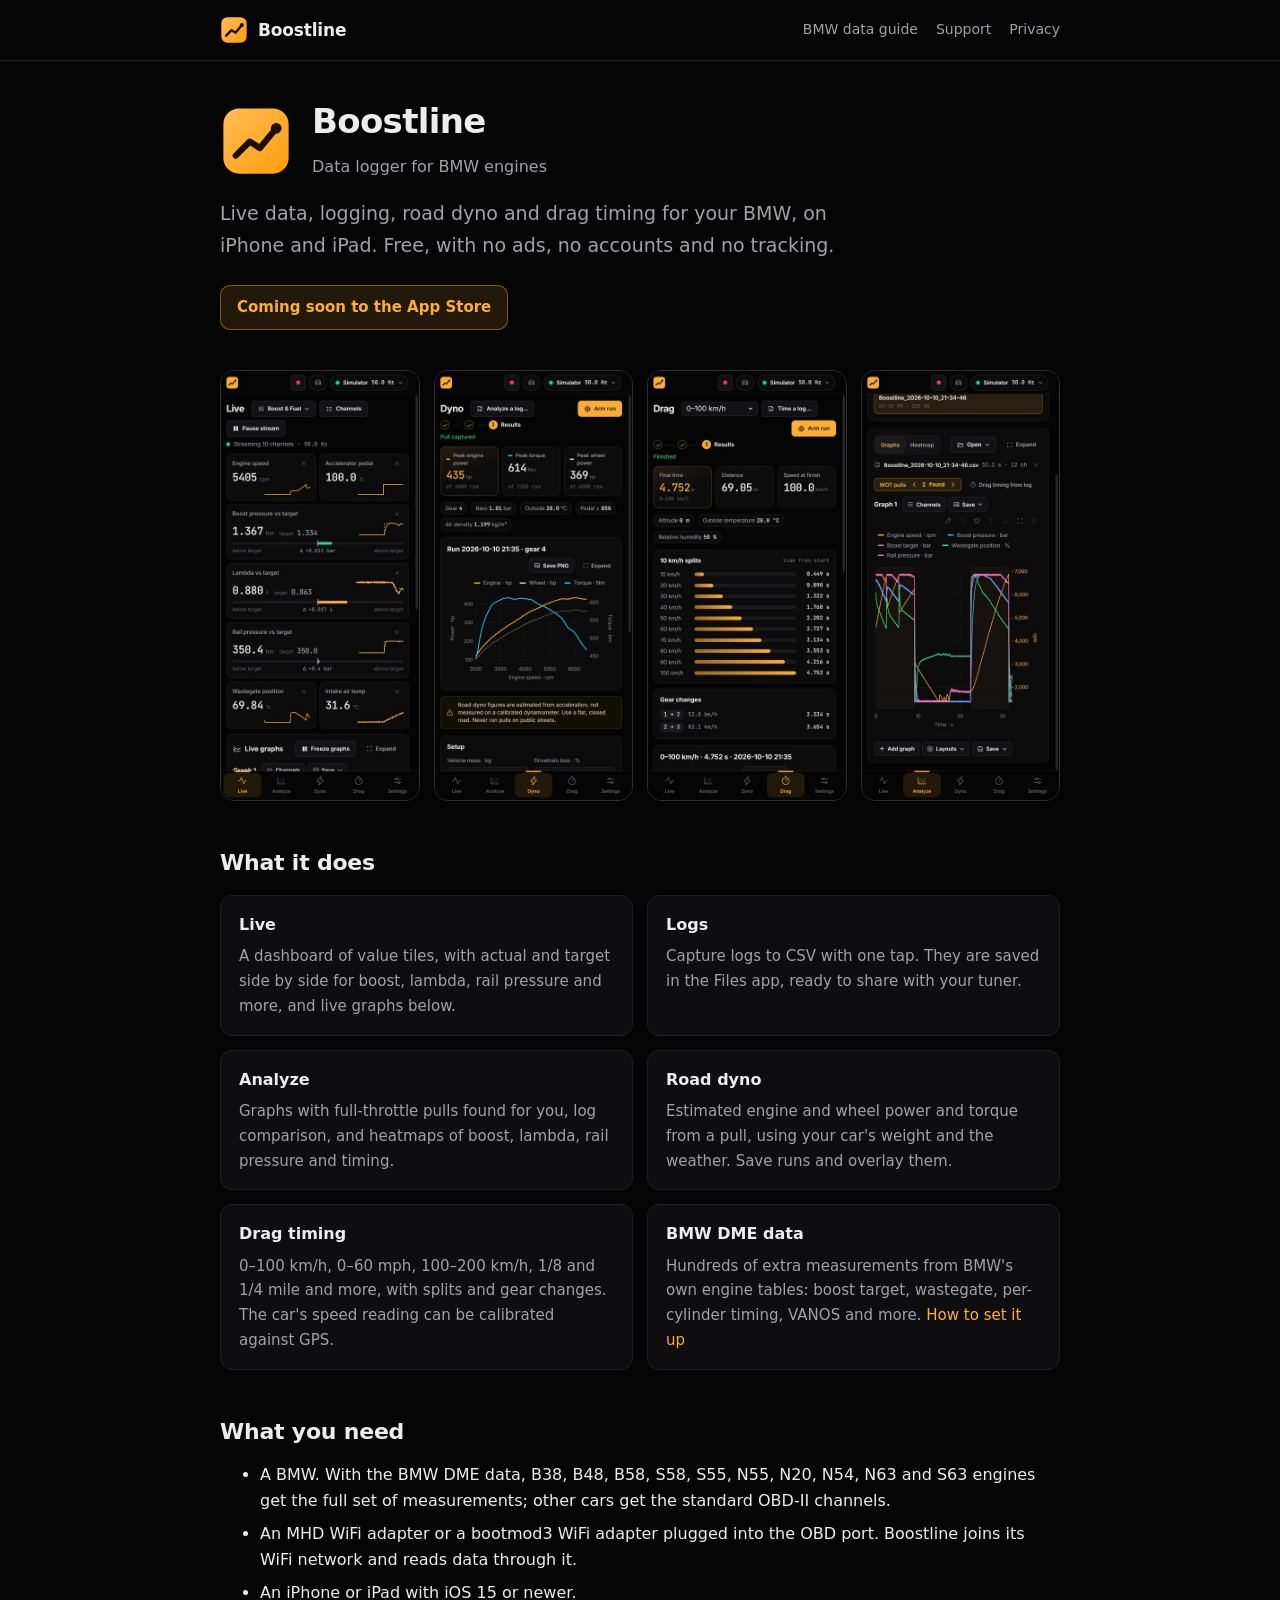
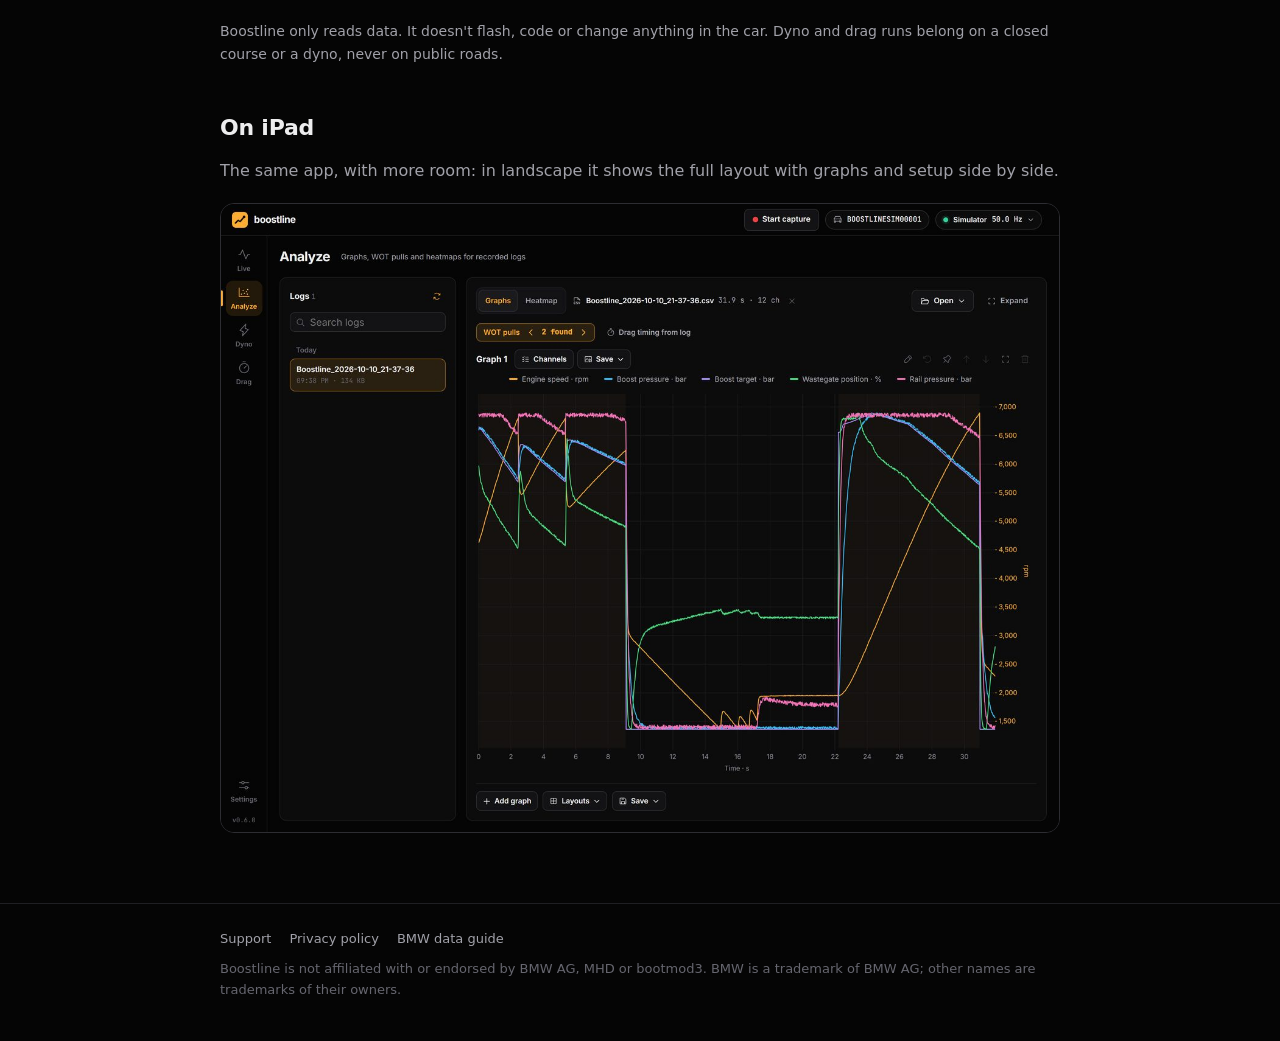
==== index.html @ 693c8d74 "Boostline website: home, privacy policy, support and BMW data guide" ====
<!doctype html>
<html lang="en">
  <head>
    <meta charset="utf-8" />
    <meta name="viewport" content="width=device-width, initial-scale=1" />
    <title>Boostline · BMW data logger</title>
    <meta name="description" content="Boostline: live data, logging, road dyno and drag timing for BMW engines, on iPhone and iPad." />
    <link rel="icon" href="img/icon.svg" type="image/svg+xml" />
    <link rel="stylesheet" href="style.css" />
  </head>
  <body>
    <header class="site">
      <div class="wrap">
        <a class="brand" href="./"><img src="img/icon.svg" alt="" /><span>Boostline</span></a>
        <nav>
          <a href="bmw-data.html">BMW data guide</a>
          <a href="support.html">Support</a>
          <a href="privacy.html">Privacy</a>
        </nav>
      </div>
    </header>

    <main>
      <div class="wrap">
        <div class="hero">
          <img src="img/icon.svg" alt="Boostline app icon" />
          <div>
            <h1>Boostline</h1>
            <div class="muted">Data logger for BMW engines</div>
          </div>
        </div>
        <p class="lead">
          Live data, logging, road dyno and drag timing for your BMW, on iPhone and iPad. Free, with no ads, no accounts and no tracking.
        </p>
        <span class="badge">Coming soon to the App Store</span>

        <div class="shots">
          <img src="img/live.jpg" alt="Live dashboard with engine speed, boost, lambda and rail pressure tiles" loading="lazy" />
          <img src="img/dyno.jpg" alt="Road dyno result with peak power and torque curves" loading="lazy" />
          <img src="img/drag.jpg" alt="Drag result: 0-100 km/h time with 10 km/h splits" loading="lazy" />
          <img src="img/analyze.jpg" alt="Log graphs with full-throttle pulls found automatically" loading="lazy" />
        </div>

        <h2>What it does</h2>
        <div class="features">
          <div class="card">
            <h3>Live</h3>
            <p>A dashboard of value tiles, with actual and target side by side for boost, lambda, rail pressure and more, and live graphs below.</p>
          </div>
          <div class="card">
            <h3>Logs</h3>
            <p>Capture logs to CSV with one tap. They are saved in the Files app, ready to share with your tuner.</p>
          </div>
          <div class="card">
            <h3>Analyze</h3>
            <p>Graphs with full-throttle pulls found for you, log comparison, and heatmaps of boost, lambda, rail pressure and timing.</p>
          </div>
          <div class="card">
            <h3>Road dyno</h3>
            <p>Estimated engine and wheel power and torque from a pull, using your car's weight and the weather. Save runs and overlay them.</p>
          </div>
          <div class="card">
            <h3>Drag timing</h3>
            <p>0–100 km/h, 0–60 mph, 100–200 km/h, 1/8 and 1/4 mile and more, with splits and gear changes. The car's speed reading can be calibrated against GPS.</p>
          </div>
          <div class="card">
            <h3>BMW DME data</h3>
            <p>
              Hundreds of extra measurements from BMW's own engine tables: boost target, wastegate, per-cylinder timing, VANOS and more.
              <a href="bmw-data.html">How to set it up</a>
            </p>
          </div>
        </div>

        <h2>What you need</h2>
        <ul>
          <li>
            A BMW. With the BMW DME data, B38, B48, B58, S58, S55, N55, N20, N54, N63 and S63 engines get the full set of measurements;
            other cars get the standard OBD-II channels.
          </li>
          <li>An MHD WiFi adapter or a bootmod3 WiFi adapter plugged into the OBD port. Boostline joins its WiFi network and reads data through it.</li>
          <li>An iPhone or iPad with iOS 15 or newer.</li>
        </ul>
        <p class="muted small">
          Boostline only reads data. It doesn't flash, code or change anything in the car. Dyno and drag runs belong on a closed course or a
          dyno, never on public roads.
        </p>

        <h2>On iPad</h2>
        <p class="muted">The same app, with more room: in landscape it shows the full layout with graphs and setup side by side.</p>
        <img class="wide-shot" src="img/ipad-analyze.jpg" alt="Boostline on iPad in landscape: log library and graphs" loading="lazy" />
      </div>
    </main>

    <footer class="site">
      <div class="wrap">
        <nav>
          <a href="support.html">Support</a>
          <a href="privacy.html">Privacy policy</a>
          <a href="bmw-data.html">BMW data guide</a>
        </nav>
        <div>
          Boostline is not affiliated with or endorsed by BMW AG, MHD or bootmod3. BMW is a trademark of BMW AG; other names are trademarks of
          their owners.
        </div>
      </div>
    </footer>
  </body>
</html>
---- style.css ----
:root {
  --bg: #050505;
  --surface: #0e0e10;
  --border: #1f1f23;
  --border-strong: #2d2d32;
  --text: #ededee;
  --muted: #a1a1a9;
  --dim: #66666f;
  --accent: #ffad33;
  --accent-soft: rgba(255, 173, 51, 0.12);
  --font: -apple-system, BlinkMacSystemFont, 'Segoe UI', Inter, system-ui, sans-serif;
  --mono: ui-monospace, 'SF Mono', 'Cascadia Mono', Consolas, monospace;
  color-scheme: dark;
}

* {
  box-sizing: border-box;
}

html {
  -webkit-text-size-adjust: 100%;
}

body {
  margin: 0;
  background: var(--bg);
  color: var(--text);
  font: 16px/1.65 var(--font);
}

a {
  color: var(--accent);
  text-decoration: none;
}
a:hover {
  text-decoration: underline;
}

.wrap {
  max-width: 880px;
  margin: 0 auto;
  padding: 0 20px;
}

header.site {
  border-bottom: 1px solid var(--border);
}
header.site .wrap {
  display: flex;
  align-items: center;
  gap: 18px;
  height: 60px;
}
.brand {
  display: flex;
  align-items: center;
  gap: 10px;
  color: var(--text);
  font-weight: 700;
  font-size: 17px;
  letter-spacing: -0.01em;
}
.brand:hover {
  text-decoration: none;
}
.brand img {
  width: 28px;
  height: 28px;
}
header.site nav {
  margin-left: auto;
  display: flex;
  gap: 18px;
  font-size: 14px;
}
header.site nav a {
  color: var(--muted);
}
header.site nav a[aria-current='page'] {
  color: var(--text);
}

main {
  padding: 40px 0 64px;
}

h1 {
  font-size: 34px;
  line-height: 1.2;
  letter-spacing: -0.02em;
  margin: 0 0 12px;
}
h2 {
  font-size: 22px;
  letter-spacing: -0.01em;
  margin: 44px 0 12px;
}
h3 {
  font-size: 17px;
  margin: 28px 0 8px;
}
p,
ul,
ol {
  margin: 0 0 14px;
}
li {
  margin-bottom: 6px;
}
.lead {
  font-size: 19px;
  color: var(--muted);
  max-width: 640px;
}
.muted {
  color: var(--muted);
}
.small {
  font-size: 14px;
}
code {
  font-family: var(--mono);
  font-size: 0.88em;
  background: var(--surface);
  border: 1px solid var(--border);
  border-radius: 5px;
  padding: 1px 5px;
}

.hero {
  display: flex;
  align-items: center;
  gap: 20px;
  margin-bottom: 18px;
}
.hero img {
  width: 72px;
  height: 72px;
  flex: none;
}

.badge {
  display: inline-block;
  margin: 10px 0 6px;
  padding: 9px 16px;
  border-radius: 10px;
  background: var(--accent-soft);
  border: 1px solid rgba(255, 173, 51, 0.45);
  color: var(--accent);
  font-weight: 600;
  font-size: 15px;
}

.shots {
  display: grid;
  grid-template-columns: repeat(4, 1fr);
  gap: 14px;
  margin: 34px 0 10px;
}
.shots img,
.wide-shot {
  width: 100%;
  height: auto;
  display: block;
  border-radius: 14px;
  border: 1px solid var(--border-strong);
}
.wide-shot {
  margin: 18px 0 6px;
}

.features {
  display: grid;
  grid-template-columns: repeat(2, 1fr);
  gap: 14px;
  margin-top: 14px;
}
.card {
  background: var(--surface);
  border: 1px solid var(--border);
  border-radius: 12px;
  padding: 16px 18px;
}
.card h3 {
  margin: 0 0 6px;
  font-size: 16px;
}
.card p {
  margin: 0;
  color: var(--muted);
  font-size: 15px;
}

.note {
  border-left: 3px solid var(--accent);
  background: var(--surface);
  border-radius: 0 10px 10px 0;
  padding: 12px 16px;
  margin: 18px 0;
  color: var(--muted);
}

table {
  width: 100%;
  border-collapse: collapse;
  margin: 10px 0 18px;
  font-size: 15px;
}
th,
td {
  text-align: left;
  vertical-align: top;
  padding: 9px 10px;
  border-bottom: 1px solid var(--border);
}
th {
  color: var(--muted);
  font-weight: 600;
}

details {
  border-bottom: 1px solid var(--border);
  padding: 12px 0;
}
summary {
  cursor: pointer;
  font-weight: 600;
}
details > *:not(summary) {
  margin-top: 10px;
  color: var(--muted);
}

footer.site {
  border-top: 1px solid var(--border);
  padding: 24px 0 40px;
  color: var(--dim);
  font-size: 13px;
}
footer.site nav {
  display: flex;
  gap: 18px;
  margin-bottom: 8px;
}
footer.site nav a {
  color: var(--muted);
}

@media (max-width: 720px) {
  h1 {
    font-size: 28px;
  }
  .lead {
    font-size: 17px;
  }
  .shots {
    grid-template-columns: repeat(2, 1fr);
  }
  .features {
    grid-template-columns: 1fr;
  }
  header.site nav {
    gap: 14px;
  }
  .hero img {
    width: 56px;
    height: 56px;
  }
}

@media (max-width: 420px) {
  header.site .brand span {
    display: none;
  }
}
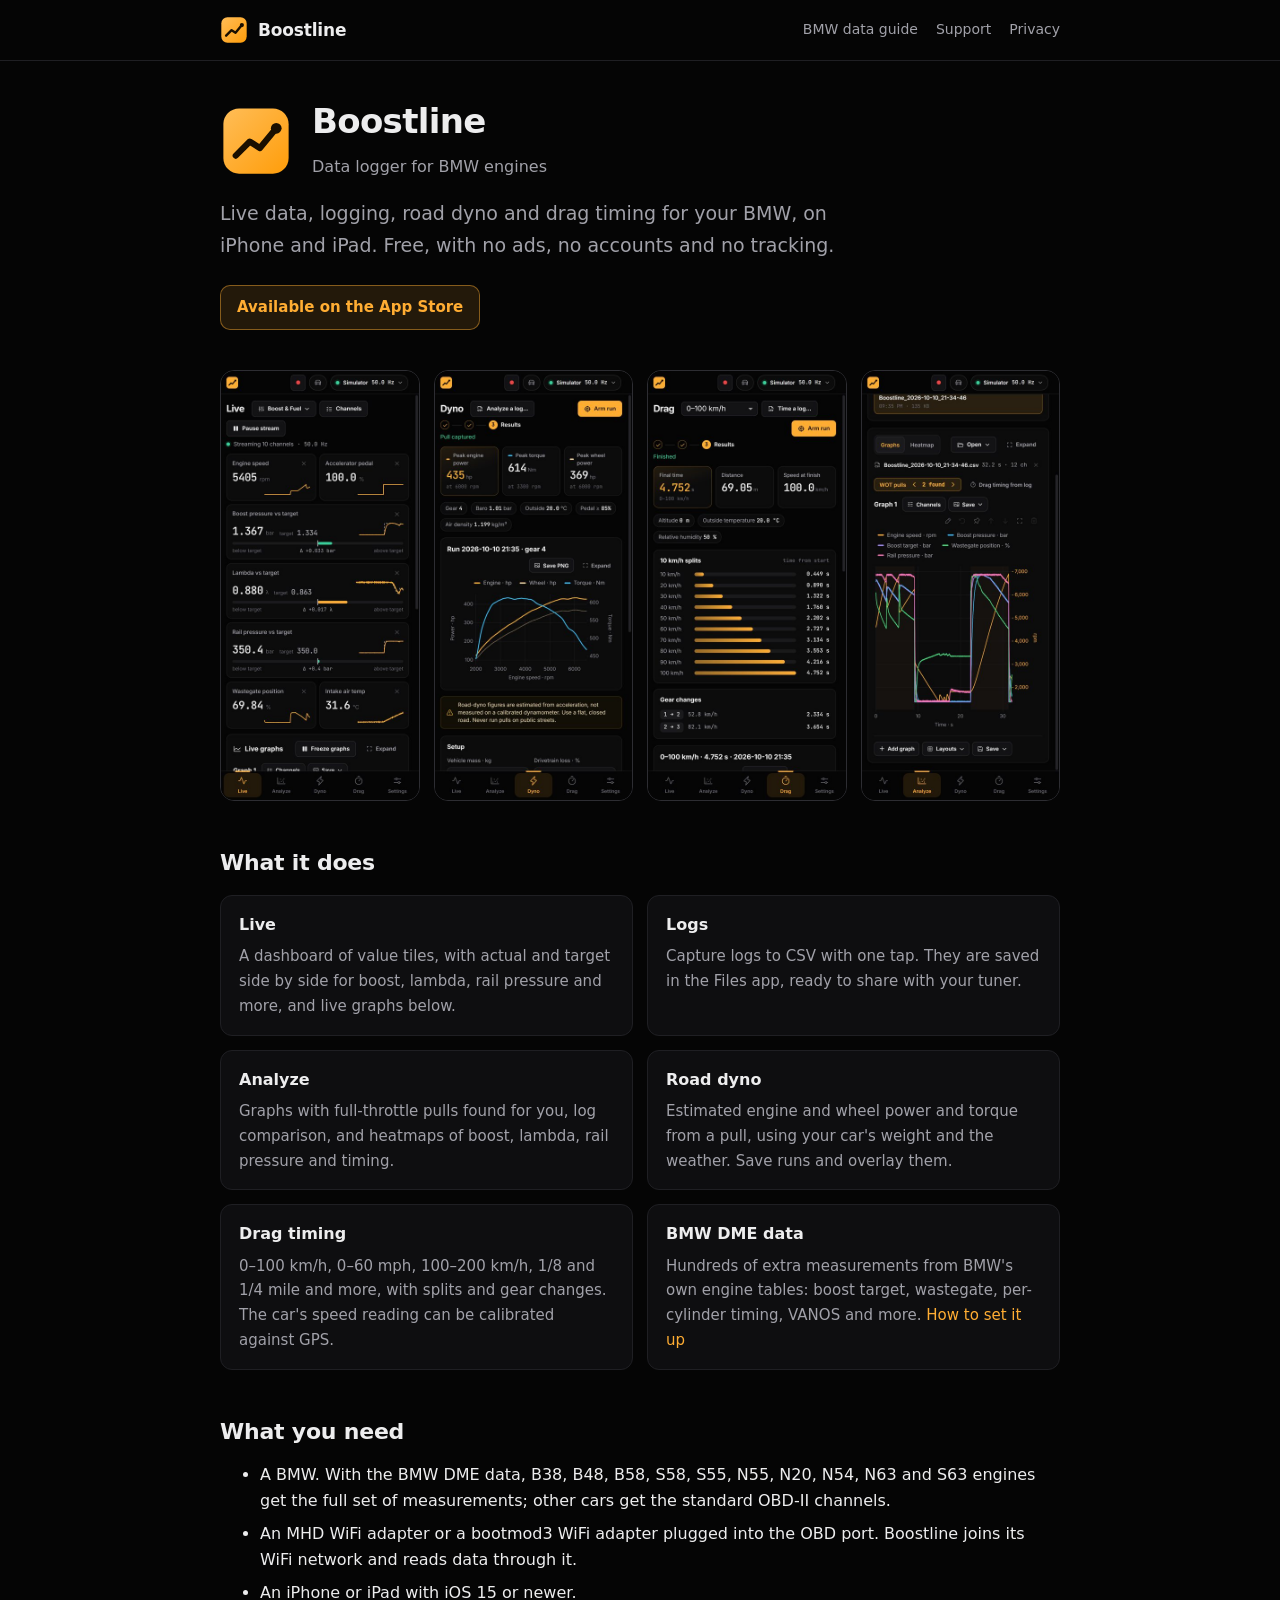
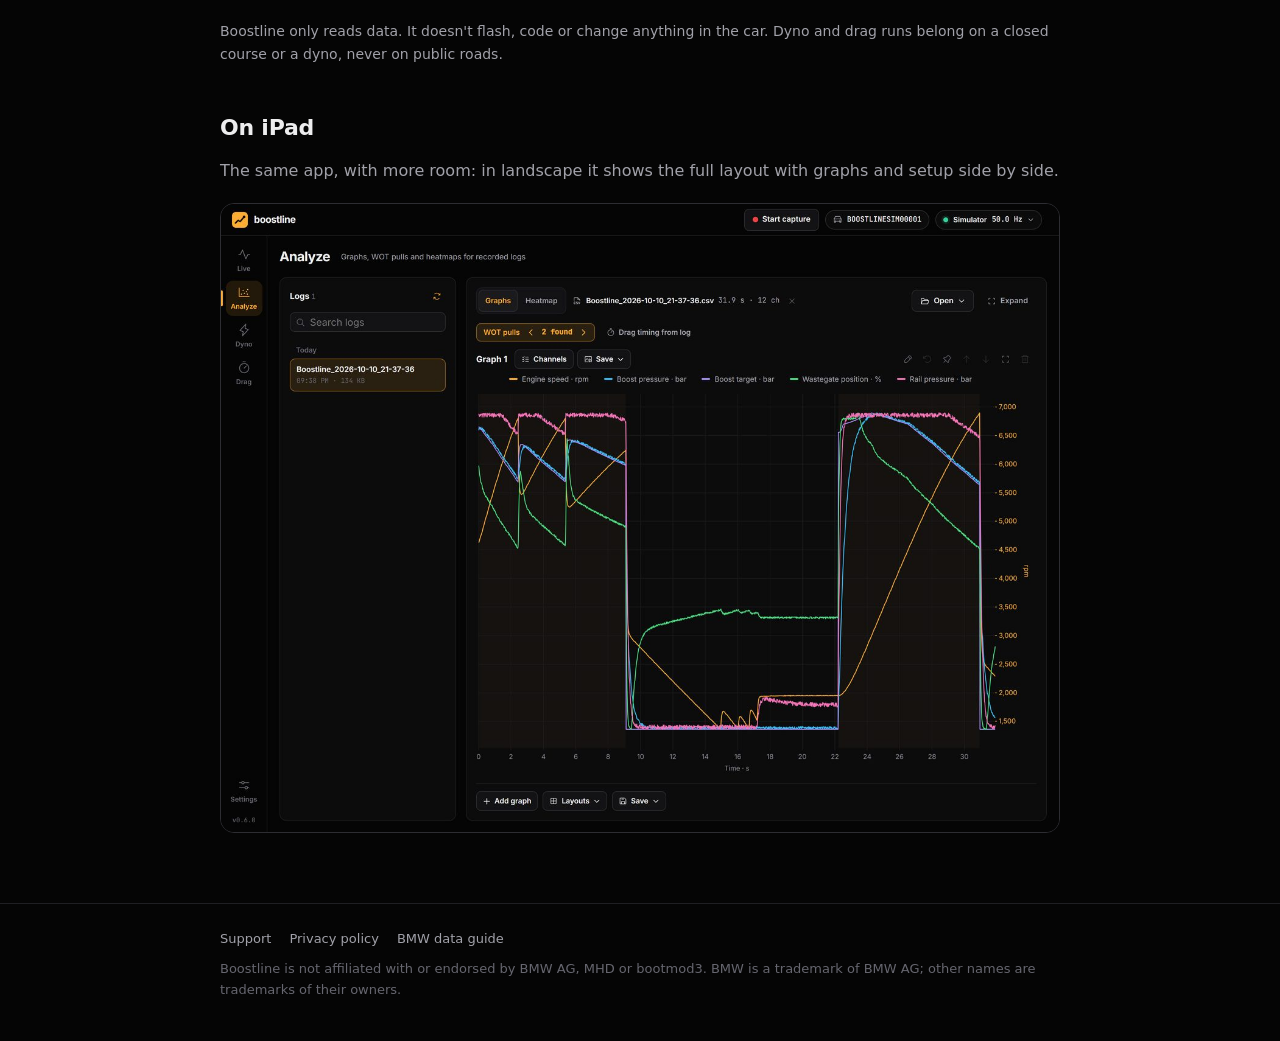
==== commit 6f31eb7a: "Home page: link to the App Store now that the app is out" ====
--- a/index.html
+++ b/index.html
@@ -32,7 +32,7 @@
         <p class="lead">
           Live data, logging, road dyno and drag timing for your BMW, on iPhone and iPad. Free, with no ads, no accounts and no tracking.
         </p>
-        <span class="badge">Coming soon to the App Store</span>
+        <a class="badge" href="https://apps.apple.com/app/boostline/id6821409701">Available on the App Store</a>
 
         <div class="shots">
           <img src="img/live.jpg" alt="Live dashboard with engine speed, boost, lambda and rail pressure tiles" loading="lazy" />
